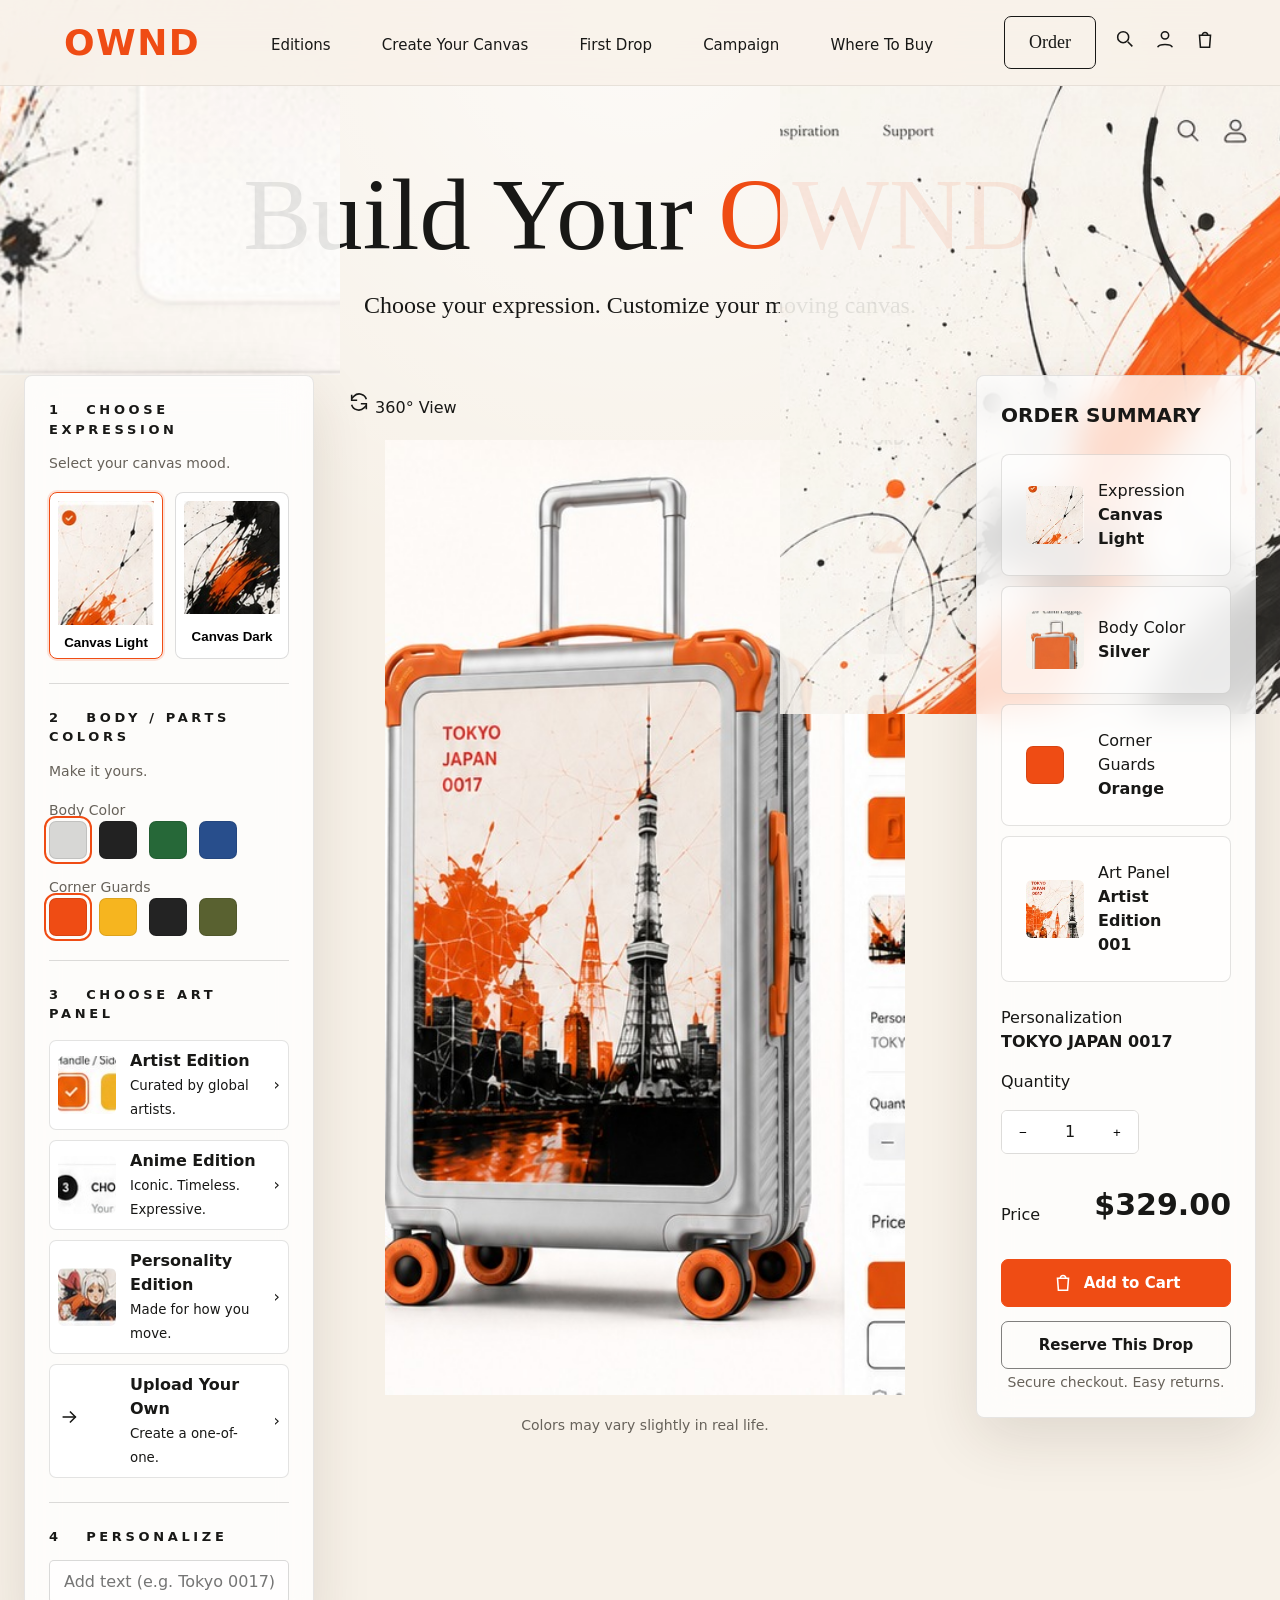
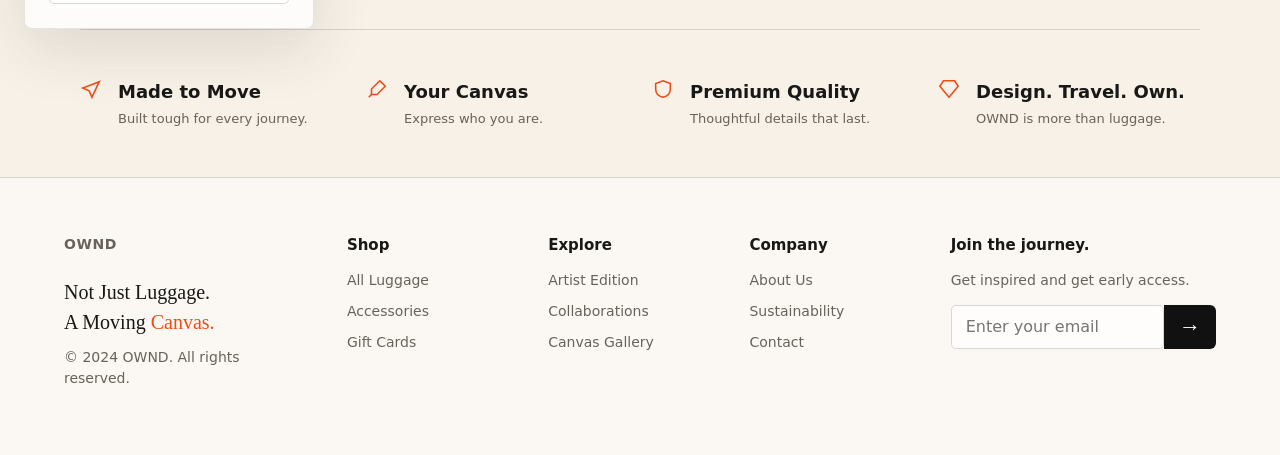
==== build-your-ownd/index.html @ 3cc05e33 "Initial commit: OWND static site Restructured the flat files into the folder layout the code expects" ====
<!doctype html>
<html lang="en">
<head>
  <meta charset="utf-8">
  <meta name="viewport" content="width=device-width, initial-scale=1">
  <title>Build Your OWND</title>
  <link rel="stylesheet" href="../styles.css">
  <script defer src="../site.js"></script>
</head>
<body>
  <div class="site">
    <site-header></site-header>
    <section class="hero" style="min-height:auto;padding:80px 0 52px">
      <img class="paint left" src="../assets/paint-corner-black.jpg" alt="">
      <img class="paint right" src="../assets/paint-orange-black.jpg" alt="">
      <div class="container center">
        <h1 class="display">Build Your <span class="accent">OWND</span></h1>
        <p class="lead" style="font-family:var(--serif);color:var(--ink)">Choose your expression. Customize your moving canvas.</p>
      </div>
    </section>
    <section class="wide builder-layout">
      <aside class="builder-panel">
        <p class="eyebrow" style="color:var(--ink)">1 &nbsp; Choose Expression</p>
        <p class="small">Select your canvas mood.</p>
        <div class="option-grid" style="margin-top:18px">
          <button class="choice active" type="button"><img src="../assets/builder-expression-light.jpg" alt=""><b>Canvas Light</b></button>
          <button class="choice" type="button"><img src="../assets/builder-expression-dark.jpg" alt=""><b>Canvas Dark</b></button>
        </div>
        <hr style="border:0;border-top:1px solid var(--line);margin:24px 0">
        <p class="eyebrow" style="color:var(--ink)">2 &nbsp; Body / Parts Colors</p>
        <p class="small">Make it yours.</p>
        <p class="small" style="margin-top:18px">Body Color</p>
        <div class="swatches"><button class="swatch active" style="background:#d7d7d5"></button><button class="swatch" style="background:#222"></button><button class="swatch" style="background:#266838"></button><button class="swatch" style="background:#284e8c"></button></div>
        <p class="small" style="margin-top:18px">Corner Guards</p>
        <div class="swatches"><button class="swatch active" style="background:#ef4c14"></button><button class="swatch" style="background:#f6b51f"></button><button class="swatch" style="background:#232323"></button><button class="swatch" style="background:#596130"></button></div>
        <hr style="border:0;border-top:1px solid var(--line);margin:24px 0">
        <p class="eyebrow" style="color:var(--ink)">3 &nbsp; Choose Art Panel</p>
        <div class="panel-list" style="margin-top:16px">
          <a class="panel-option" href="#"><img src="../assets/builder-artist.jpg" alt=""><span><b>Artist Edition</b><br><small>Curated by global artists.</small></span><span>›</span></a>
          <a class="panel-option" href="#"><img src="../assets/builder-anime.jpg" alt=""><span><b>Anime Edition</b><br><small>Iconic. Timeless. Expressive.</small></span><span>›</span></a>
          <a class="panel-option" href="#"><img src="../assets/builder-personality.jpg" alt=""><span><b>Personality Edition</b><br><small>Made for how you move.</small></span><span>›</span></a>
          <a class="panel-option" href="#"><span data-icon="arrow"></span><span><b>Upload Your Own</b><br><small>Create a one-of-one.</small></span><span>›</span></a>
        </div>
        <hr style="border:0;border-top:1px solid var(--line);margin:24px 0">
        <p class="eyebrow" style="color:var(--ink)">4 &nbsp; Personalize</p>
        <input placeholder="Add text (e.g. Tokyo 0017)" aria-label="Personalization">
      </aside>
      <div class="builder-stage">
        <p style="text-align:left"><span data-icon="rotate"></span> 360° View</p>
        <img src="../assets/builder-luggage.jpg" alt="Configured OWND suitcase with Tokyo Japan panel">
        <p class="small">Colors may vary slightly in real life.</p>
      </div>
      <aside class="summary">
        <h2 style="margin:0 0 24px;font-size:20px">ORDER SUMMARY</h2>
        <div class="panel-list">
          <div class="summary-row"><img src="../assets/builder-expression-light.jpg" alt=""><span>Expression<br><b>Canvas Light</b></span></div>
          <div class="summary-row"><img src="../assets/drop-item-luggage.jpg" alt=""><span>Body Color<br><b>Silver</b></span></div>
          <div class="summary-row"><span class="swatch" style="background:#ef4c14"></span><span>Corner Guards<br><b>Orange</b></span></div>
          <div class="summary-row"><img src="../assets/campaign-inspiration-1.jpg" alt=""><span>Art Panel<br><b>Artist Edition 001</b></span></div>
        </div>
        <p style="margin-top:24px">Personalization<br><b>TOKYO JAPAN 0017</b></p>
        <p>Quantity</p>
        <div class="quantity"><button data-quantity="minus" type="button">−</button><span data-quantity-value>1</span><button data-quantity="plus" type="button">+</button></div>
        <p style="display:flex;justify-content:space-between;align-items:end;margin-top:28px">Price <strong style="font-size:30px">$329.00</strong></p>
        <a class="btn primary block" href="#" style="margin-top:16px"><span data-icon="bag"></span>Add to Cart</a>
        <a class="btn block" href="../first-drop/" style="margin-top:14px">Reserve This Drop</a>
        <p class="small center">Secure checkout. Easy returns.</p>
      </aside>
    </section>
    <div class="container feature-strip">
      <div class="feature"><span data-icon="plane"></span><div><h3>Made to Move</h3><p>Built tough for every journey.</p></div></div>
      <div class="feature"><span data-icon="brush"></span><div><h3>Your Canvas</h3><p>Express who you are.</p></div></div>
      <div class="feature"><span data-icon="shield"></span><div><h3>Premium Quality</h3><p>Thoughtful details that last.</p></div></div>
      <div class="feature"><span data-icon="gem"></span><div><h3>Design. Travel. Own.</h3><p>OWND is more than luggage.</p></div></div>
    </div>
    <site-footer></site-footer>
  </div>
</body>
</html>
---- styles.css ----
:root {
  --paper: #f7f1e8;
  --paper-soft: #fbf7ef;
  --ink: #181816;
  --muted: #67625a;
  --line: rgba(24, 24, 22, .15);
  --orange: #ef4c14;
  --gold: #f3ae16;
  --charcoal: #121212;
  --panel: rgba(255, 255, 255, .78);
  --shadow: 0 20px 60px rgba(46, 34, 20, .12);
  --serif: Georgia, "Times New Roman", serif;
  --sans: Inter, ui-sans-serif, system-ui, -apple-system, BlinkMacSystemFont, "Segoe UI", sans-serif;
}

* {
  box-sizing: border-box;
}

html {
  scroll-behavior: smooth;
}

body {
  margin: 0;
  background: var(--paper);
  color: var(--ink);
  font-family: var(--sans);
  line-height: 1.5;
}

img {
  display: block;
  max-width: 100%;
}

a {
  color: inherit;
  text-decoration: none;
}

.site {
  min-height: 100vh;
  overflow: hidden;
  background:
    radial-gradient(circle at 50% 0%, rgba(255,255,255,.7), transparent 38rem),
    var(--paper);
}

.site.dark {
  --paper: #111;
  --paper-soft: #171717;
  --ink: #f5f0e7;
  --muted: #c7beb0;
  --line: rgba(255,255,255,.15);
  --panel: rgba(20,20,18,.78);
  background:
    linear-gradient(rgba(0,0,0,.18), rgba(0,0,0,.18)),
    #111;
}

.site-header {
  position: sticky;
  top: 0;
  z-index: 30;
  display: grid;
  grid-template-columns: auto 1fr auto;
  align-items: center;
  min-height: 86px;
  padding: 0 clamp(24px, 5vw, 68px);
  border-bottom: 1px solid rgba(25, 23, 20, .08);
  background: rgba(248, 242, 233, .86);
  backdrop-filter: blur(18px);
}

.dark .site-header {
  background: rgba(15, 15, 14, .82);
  border-color: rgba(255,255,255,.08);
}

.brand {
  color: var(--orange);
  font-size: clamp(26px, 3vw, 36px);
  font-weight: 900;
  letter-spacing: .04em;
}

.dark .brand,
.dark-page .brand {
  color: var(--gold);
}

.nav {
  display: flex;
  justify-content: center;
  gap: clamp(22px, 4vw, 60px);
  font-size: 15px;
}

.nav a {
  position: relative;
  padding: 31px 0 26px;
}

.nav a.active {
  color: var(--orange);
}

.dark .nav a.active {
  color: var(--gold);
}

.nav a.active::after {
  content: "";
  position: absolute;
  left: 10%;
  right: 10%;
  bottom: 16px;
  height: 2px;
  background: currentColor;
}

.header-actions {
  display: flex;
  align-items: center;
  gap: 18px;
}

.order-link {
  min-width: 92px;
  padding: 12px 24px;
  border: 1px solid currentColor;
  border-radius: 7px;
  text-align: center;
  font-family: var(--serif);
  font-size: 18px;
}

.icon {
  width: 22px;
  height: 22px;
  stroke: currentColor;
  stroke-width: 1.7;
  fill: none;
}

.container {
  width: min(1120px, calc(100% - 48px));
  margin: 0 auto;
}

.wide {
  width: min(1280px, calc(100% - 48px));
  margin: 0 auto;
}

.eyebrow {
  margin: 0 0 14px;
  color: var(--orange);
  font-size: 13px;
  font-weight: 800;
  letter-spacing: .28em;
  text-transform: uppercase;
}

.dark .eyebrow {
  color: var(--gold);
}

.display {
  margin: 0;
  font-family: var(--serif);
  font-weight: 400;
  line-height: .96;
  font-size: clamp(54px, 8vw, 118px);
}

.display .accent,
.title .accent {
  color: var(--orange);
}

.dark .display .accent,
.dark .title .accent {
  color: var(--gold);
}

.lead {
  margin: 24px 0 0;
  color: var(--muted);
  font-size: clamp(18px, 2vw, 24px);
  line-height: 1.45;
}

.title {
  margin: 0;
  font-family: var(--serif);
  font-weight: 400;
  font-size: clamp(36px, 5vw, 66px);
  line-height: 1.05;
}

.center {
  text-align: center;
}

.actions {
  display: flex;
  flex-wrap: wrap;
  gap: 18px;
  margin-top: 34px;
}

.btn {
  display: inline-flex;
  align-items: center;
  justify-content: center;
  gap: 10px;
  min-height: 48px;
  padding: 0 30px;
  border: 1px solid rgba(24,24,22,.55);
  border-radius: 7px;
  background: transparent;
  color: inherit;
  font: 700 15px/1 var(--sans);
  cursor: pointer;
}

.btn.primary {
  border-color: var(--orange);
  background: var(--orange);
  color: white;
}

.dark .btn.primary,
.btn.gold {
  border-color: var(--gold);
  background: var(--gold);
  color: #111;
}

.btn.dark {
  border-color: #111;
  background: #111;
  color: white;
}

.btn.block {
  width: 100%;
}

.hero {
  position: relative;
  min-height: calc(100vh - 86px);
  padding: clamp(64px, 8vw, 118px) 0;
}

.paint {
  position: absolute;
  z-index: 0;
  pointer-events: none;
  opacity: .9;
}

.paint.right {
  top: 0;
  right: -60px;
  width: min(48vw, 560px);
}

.paint.left {
  bottom: 0;
  left: -80px;
  width: min(35vw, 420px);
}

.split-home {
  min-height: 100vh;
  display: grid;
  grid-template-columns: 1fr 1fr;
  background: linear-gradient(90deg, var(--paper) 0 50%, #181817 50% 100%);
}

.split-home .site-header {
  grid-column: 1 / -1;
}

.split-content {
  grid-column: 1 / -1;
  position: relative;
  z-index: 1;
  padding: 56px clamp(24px, 6vw, 90px) 42px;
  text-align: center;
}

.split-content .display {
  font-size: clamp(56px, 7vw, 92px);
}

.mode-grid {
  display: grid;
  grid-template-columns: 1fr 1fr;
  gap: clamp(24px, 7vw, 90px);
  align-items: end;
  margin-top: 48px;
}

.mode-card {
  min-height: 760px;
  display: grid;
  align-content: end;
  justify-items: center;
  padding: 0 24px 46px;
  position: relative;
}

.mode-card.dark-mode {
  color: white;
}

.mode-card img {
  width: min(410px, 90%);
  margin: 0 auto -10px;
  border-radius: 4px;
  mix-blend-mode: normal;
}

.mode-card h2 {
  margin: 16px 0 2px;
  font-family: var(--serif);
  font-size: 32px;
  font-weight: 400;
  color: var(--orange);
}

.mode-card.dark-mode h2 {
  color: var(--gold);
}

.mode-card p {
  margin: 0;
  font-family: var(--serif);
  font-size: 21px;
}

.drop-note {
  margin: 28px 0 0;
  font-family: var(--serif);
  font-size: 22px;
}

.product-hero {
  display: grid;
  grid-template-columns: minmax(300px, .9fr) minmax(360px, 1.1fr);
  gap: clamp(28px, 5vw, 82px);
  align-items: center;
}

.product-hero .visual {
  position: relative;
  z-index: 1;
}

.product-hero .visual img {
  width: min(520px, 100%);
  margin-left: auto;
  filter: drop-shadow(0 24px 36px rgba(0,0,0,.12));
}

.dark .product-hero {
  min-height: 820px;
}

.section {
  position: relative;
  padding: clamp(70px, 9vw, 120px) 0;
  border-top: 1px solid var(--line);
}

.cards {
  display: grid;
  grid-template-columns: repeat(3, 1fr);
  gap: 34px;
  margin-top: 46px;
}

.art-card {
  overflow: hidden;
}

.art-card img {
  width: 100%;
  aspect-ratio: 2 / 3;
  object-fit: cover;
  border: 1px solid var(--line);
  border-radius: 8px;
  box-shadow: var(--shadow);
}

.art-card h3 {
  margin: 18px 0 0;
  font-size: 20px;
}

.art-card p,
.small {
  margin: 3px 0 0;
  color: var(--muted);
  font-size: 14px;
}

.feature-strip {
  display: grid;
  grid-template-columns: repeat(4, 1fr);
  gap: 24px;
  padding: 48px 0;
  border-top: 1px solid var(--line);
}

.feature {
  display: flex;
  gap: 16px;
  align-items: flex-start;
}

.feature svg {
  flex: 0 0 34px;
  color: var(--orange);
}

.dark .feature svg {
  color: var(--gold);
}

.feature h3 {
  margin: 0;
  font-size: 18px;
}

.feature p {
  margin: 4px 0 0;
  color: var(--muted);
  font-size: 13px;
}

.edition-hero {
  min-height: 500px;
  display: grid;
  align-items: center;
}

.edition-row {
  display: grid;
  grid-template-columns: 260px 1fr;
  gap: clamp(30px, 6vw, 80px);
  align-items: center;
  padding: 58px 0;
  border-top: 1px solid var(--line);
}

.edition-row.reverse {
  grid-template-columns: 1fr 290px;
}

.edition-row.reverse .edition-copy {
  order: 2;
  text-align: center;
}

.edition-row.reverse .edition-strip {
  order: 1;
}

.edition-copy h2 {
  margin: 12px 0 24px;
  font-family: var(--serif);
  font-size: clamp(34px, 4vw, 48px);
  font-weight: 400;
}

.edition-copy p {
  color: var(--muted);
  font-family: var(--serif);
  font-size: 18px;
}

.text-link {
  display: inline-flex;
  gap: 14px;
  align-items: center;
  margin-top: 18px;
  color: var(--orange);
  border-bottom: 1px solid currentColor;
  padding-bottom: 10px;
}

.edition-strip img {
  width: 100%;
  object-fit: contain;
}

.studio {
  display: grid;
  grid-template-columns: 74px minmax(320px, 1.1fr) minmax(320px, .9fr);
  gap: 28px;
  align-items: start;
}

.toolbar,
.preview-panel,
.side-card,
.builder-panel,
.summary {
  background: var(--panel);
  border: 1px solid rgba(24,24,22,.1);
  border-radius: 8px;
  box-shadow: var(--shadow);
  backdrop-filter: blur(16px);
}

.toolbar {
  display: grid;
  gap: 18px;
  justify-items: center;
  padding: 22px 10px;
}

.tool {
  display: grid;
  justify-items: center;
  gap: 6px;
  color: var(--muted);
  font-size: 11px;
}

.tool.active {
  color: var(--orange);
}

.canvas-board {
  min-height: 1080px;
  overflow: hidden;
  border: 1px solid rgba(24,24,22,.12);
  border-radius: 8px;
  background: white;
  box-shadow: var(--shadow);
}

.canvas-board img {
  width: 100%;
  height: 100%;
  min-height: 1080px;
  object-fit: cover;
}

.preview-panel {
  padding: 34px;
}

.preview-panel img {
  width: min(330px, 100%);
  margin: 24px auto;
}

.segmented {
  display: grid;
  grid-template-columns: 1fr 1fr;
  gap: 0;
  padding: 4px;
  border-radius: 8px;
  background: rgba(24,24,22,.08);
}

.segmented button {
  border: 0;
  border-radius: 6px;
  background: transparent;
  min-height: 38px;
  font-weight: 700;
}

.segmented button.active {
  background: white;
  box-shadow: 0 4px 18px rgba(0,0,0,.08);
}

.form-grid {
  display: grid;
  grid-template-columns: 1fr 1fr;
  gap: 16px;
}

input,
textarea {
  width: 100%;
  min-height: 44px;
  padding: 0 14px;
  border: 1px solid rgba(24,24,22,.16);
  border-radius: 5px;
  background: rgba(255,255,255,.65);
  font: inherit;
}

textarea {
  min-height: 92px;
  padding-top: 12px;
  resize: vertical;
}

.campaign-steps,
.prizes {
  display: grid;
  grid-template-columns: repeat(4, 1fr);
  gap: 22px;
}

.step,
.prize,
.summary-row {
  background: rgba(255,255,255,.55);
  border: 1px solid rgba(24,24,22,.12);
  border-radius: 8px;
  padding: 24px;
}

.prize strong {
  display: block;
  color: var(--orange);
  font-family: var(--serif);
  font-size: 38px;
  font-weight: 400;
}

.inspiration-row {
  display: grid;
  grid-template-columns: repeat(7, 1fr);
  gap: 14px;
  margin: 34px 0;
}

.inspiration-row img {
  aspect-ratio: 2 / 3;
  object-fit: cover;
  border-radius: 7px;
  box-shadow: 0 10px 26px rgba(0,0,0,.08);
}

.drop-items {
  display: grid;
  grid-template-columns: repeat(5, 1fr);
  gap: 20px;
  margin-top: 36px;
}

.drop-item {
  padding: 20px 16px 0;
  text-align: center;
  border-left: 1px solid var(--line);
}

.drop-item img {
  height: 220px;
  width: 100%;
  object-fit: contain;
}

.stats {
  display: grid;
  grid-template-columns: repeat(5, 1fr);
  gap: 0;
  margin-top: 55px;
  border-top: 1px solid var(--line);
}

.stat {
  min-height: 150px;
  padding: 32px 22px;
  text-align: center;
  border-left: 1px solid var(--line);
}

.builder-layout {
  display: grid;
  grid-template-columns: 290px minmax(360px, 1fr) 280px;
  gap: 34px;
  align-items: start;
}

.builder-panel,
.summary {
  padding: 24px;
}

.builder-stage {
  text-align: center;
}

.builder-stage img {
  width: min(520px, 100%);
  margin: 20px auto;
}

.option-grid {
  display: grid;
  grid-template-columns: 1fr 1fr;
  gap: 12px;
}

.choice {
  position: relative;
  display: grid;
  gap: 10px;
  padding: 8px;
  border: 1px solid rgba(24,24,22,.15);
  border-radius: 8px;
  background: white;
  cursor: pointer;
}

.choice.active {
  border-color: var(--orange);
  box-shadow: 0 0 0 2px rgba(239,76,20,.15);
}

.swatches {
  display: flex;
  gap: 12px;
  flex-wrap: wrap;
}

.swatch {
  width: 38px;
  height: 38px;
  border: 1px solid rgba(0,0,0,.1);
  border-radius: 7px;
  cursor: pointer;
}

.swatch.active {
  outline: 2px solid var(--orange);
  outline-offset: 3px;
}

.panel-list {
  display: grid;
  gap: 10px;
}

.panel-option,
.summary-row {
  display: grid;
  grid-template-columns: 58px 1fr auto;
  gap: 14px;
  align-items: center;
}

.panel-option {
  border: 1px solid rgba(24,24,22,.12);
  border-radius: 7px;
  padding: 8px;
  background: white;
}

.panel-option img,
.summary-row img {
  width: 58px;
  height: 58px;
  border-radius: 6px;
  object-fit: cover;
}

.quantity {
  display: inline-grid;
  grid-template-columns: 42px 52px 42px;
  border-radius: 6px;
  overflow: hidden;
  border: 1px solid rgba(24,24,22,.14);
}

.quantity button,
.quantity span {
  min-height: 42px;
  border: 0;
  display: grid;
  place-items: center;
  background: white;
}

.identity-grid {
  display: grid;
  grid-template-columns: repeat(3, 1fr);
  gap: 6px;
  margin-top: 52px;
}

.identity-card {
  background: rgba(255,255,255,.72);
  border: 1px solid rgba(24,24,22,.1);
}

.identity-card img {
  width: 100%;
  aspect-ratio: 1 / .9;
  object-fit: cover;
}

.identity-card div {
  padding: 14px 16px 18px;
}

.identity-card h3 {
  margin: 0;
  font-family: var(--serif);
  font-size: 24px;
  font-weight: 400;
}

.identity-card p {
  margin: 2px 0 0;
  color: var(--muted);
  font-family: var(--serif);
}

.site-footer {
  padding: 56px clamp(24px, 5vw, 68px);
  border-top: 1px solid var(--line);
  background: rgba(255,255,255,.45);
}

.dark .site-footer {
  background: rgba(0,0,0,.2);
}

.footer-grid {
  display: grid;
  grid-template-columns: 1.2fr repeat(3, .8fr) 1.3fr;
  gap: 38px;
}

.footer-grid h3 {
  margin: 0 0 14px;
  font-size: 15px;
}

.footer-grid a,
.footer-grid p {
  display: block;
  margin: 0 0 10px;
  color: var(--muted);
  font-size: 14px;
}

.newsletter {
  display: grid;
  grid-template-columns: 1fr 52px;
  margin-top: 14px;
}

.newsletter button {
  border: 0;
  border-radius: 0 6px 6px 0;
  background: #111;
  color: white;
  font-size: 22px;
}

.script-note {
  margin: 58px 0 0;
  color: var(--orange);
  font-family: "Brush Script MT", "Segoe Script", cursive;
  font-size: clamp(36px, 5vw, 62px);
  font-weight: 400;
}

@media (max-width: 980px) {
  .site-header {
    grid-template-columns: 1fr auto;
    min-height: 74px;
  }

  .nav {
    grid-column: 1 / -1;
    order: 3;
    justify-content: flex-start;
    gap: 22px;
    overflow-x: auto;
    padding-bottom: 10px;
  }

  .nav a {
    padding: 10px 0;
    white-space: nowrap;
  }

  .nav a.active::after {
    bottom: 2px;
  }

  .split-home,
  .mode-grid,
  .product-hero,
  .studio,
  .builder-layout,
  .edition-row,
  .edition-row.reverse,
  .footer-grid {
    grid-template-columns: 1fr;
  }

  .split-home {
    background: linear-gradient(180deg, var(--paper) 0 52%, #181817 52% 100%);
  }

  .mode-card {
    min-height: 560px;
  }

  .edition-row.reverse .edition-copy,
  .edition-row.reverse .edition-strip {
    order: initial;
    text-align: left;
  }

  .cards,
  .feature-strip,
  .campaign-steps,
  .prizes,
  .drop-items,
  .stats,
  .identity-grid {
    grid-template-columns: 1fr 1fr;
  }

  .inspiration-row {
    grid-template-columns: repeat(4, 1fr);
  }

  .canvas-board,
  .canvas-board img {
    min-height: 680px;
  }
}

@media (max-width: 620px) {
  .site-header {
    padding: 0 18px;
  }

  .header-actions .order-link {
    display: none;
  }

  .container,
  .wide {
    width: min(100% - 28px, 1120px);
  }

  .hero {
    padding: 48px 0;
  }

  .display {
    font-size: clamp(44px, 15vw, 70px);
  }

  .cards,
  .feature-strip,
  .campaign-steps,
  .prizes,
  .drop-items,
  .stats,
  .identity-grid,
  .form-grid {
    grid-template-columns: 1fr;
  }

  .inspiration-row {
    grid-template-columns: repeat(2, 1fr);
  }

  .studio {
    gap: 16px;
  }

  .toolbar {
    grid-template-columns: repeat(4, 1fr);
  }

  .canvas-board,
  .canvas-board img {
    min-height: 540px;
  }
}
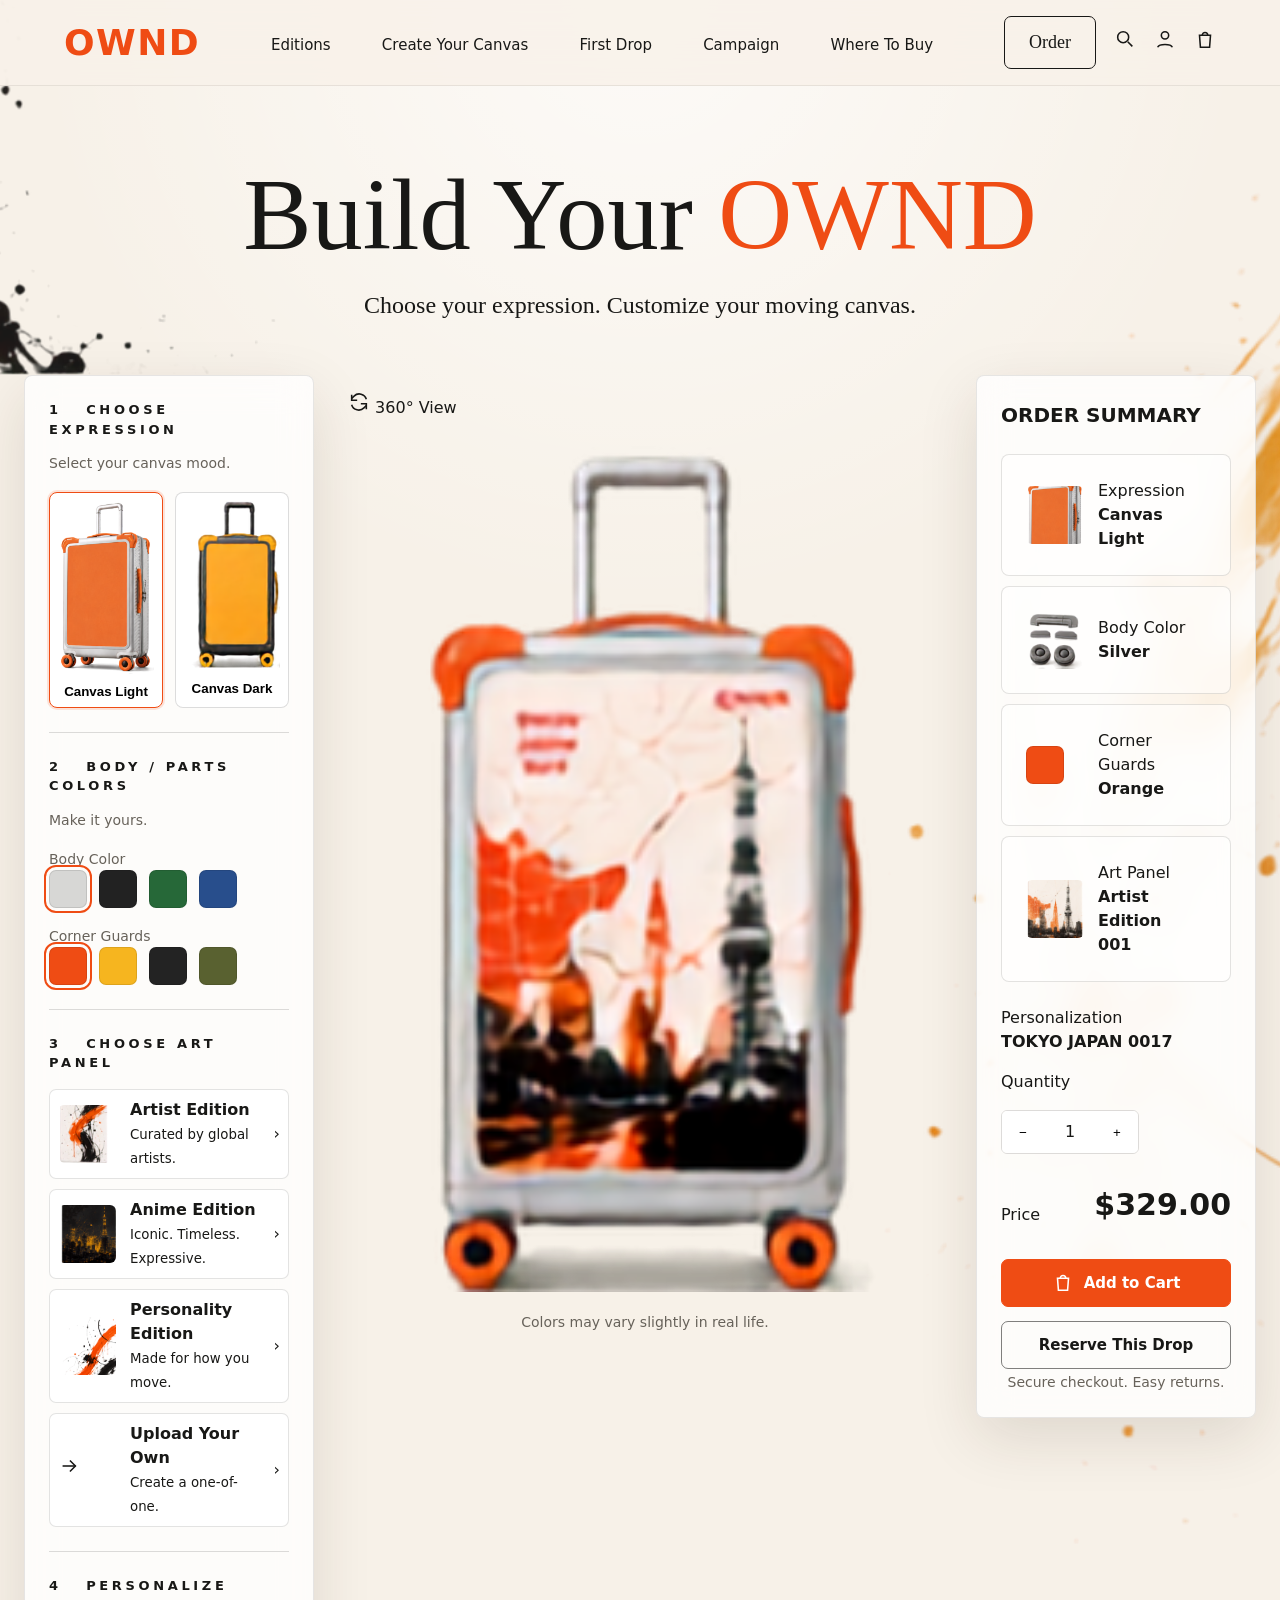
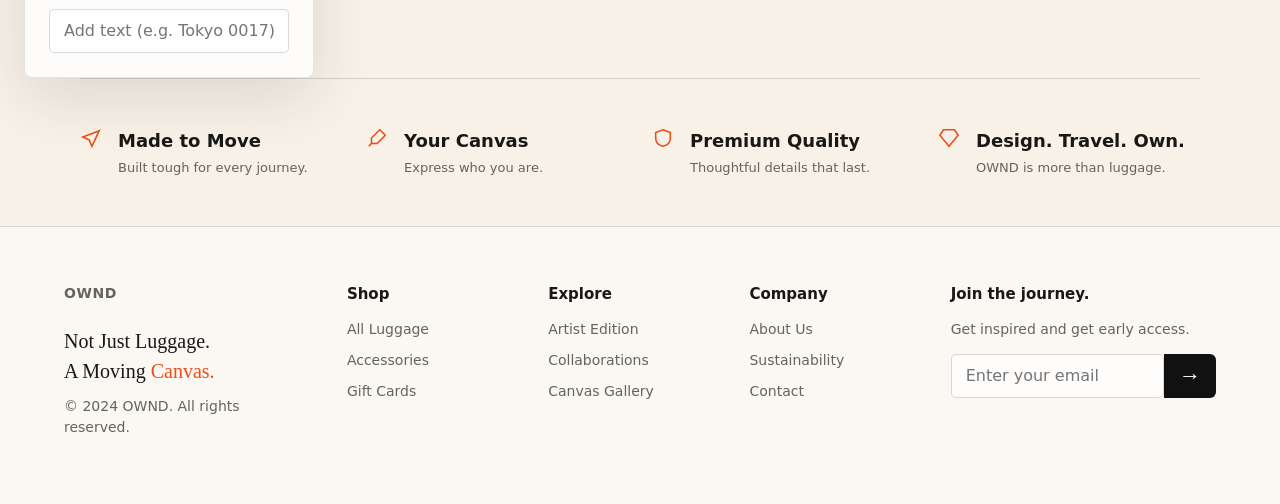
==== commit 15382d86: "Rebuild site with renewed image assets Every <img> pointed at old filenames that no longer existed, " ====
--- a/build-your-ownd/index.html
+++ b/build-your-ownd/index.html
@@ -11,8 +11,8 @@
   <div class="site">
     <site-header></site-header>
     <section class="hero" style="min-height:auto;padding:80px 0 52px">
-      <img class="paint left" src="../assets/paint-corner-black.jpg" alt="">
-      <img class="paint right" src="../assets/paint-orange-black.jpg" alt="">
+      <img class="paint left" src="../assets/paint-black-left.png" alt="">
+      <img class="paint right" src="../assets/paint-orange-arc.png" alt="">
       <div class="container center">
         <h1 class="display">Build Your <span class="accent">OWND</span></h1>
         <p class="lead" style="font-family:var(--serif);color:var(--ink)">Choose your expression. Customize your moving canvas.</p>
@@ -23,8 +23,8 @@
         <p class="eyebrow" style="color:var(--ink)">1 &nbsp; Choose Expression</p>
         <p class="small">Select your canvas mood.</p>
         <div class="option-grid" style="margin-top:18px">
-          <button class="choice active" type="button"><img src="../assets/builder-expression-light.jpg" alt=""><b>Canvas Light</b></button>
-          <button class="choice" type="button"><img src="../assets/builder-expression-dark.jpg" alt=""><b>Canvas Dark</b></button>
+          <button class="choice active" type="button"><img src="../assets/suitcase-light-front.png" alt=""><b>Canvas Light</b></button>
+          <button class="choice" type="button"><img src="../assets/suitcase-dark-front.png" alt=""><b>Canvas Dark</b></button>
         </div>
         <hr style="border:0;border-top:1px solid var(--line);margin:24px 0">
         <p class="eyebrow" style="color:var(--ink)">2 &nbsp; Body / Parts Colors</p>
@@ -36,9 +36,9 @@
         <hr style="border:0;border-top:1px solid var(--line);margin:24px 0">
         <p class="eyebrow" style="color:var(--ink)">3 &nbsp; Choose Art Panel</p>
         <div class="panel-list" style="margin-top:16px">
-          <a class="panel-option" href="#"><img src="../assets/builder-artist.jpg" alt=""><span><b>Artist Edition</b><br><small>Curated by global artists.</small></span><span>›</span></a>
-          <a class="panel-option" href="#"><img src="../assets/builder-anime.jpg" alt=""><span><b>Anime Edition</b><br><small>Iconic. Timeless. Expressive.</small></span><span>›</span></a>
-          <a class="panel-option" href="#"><img src="../assets/builder-personality.jpg" alt=""><span><b>Personality Edition</b><br><small>Made for how you move.</small></span><span>›</span></a>
+          <a class="panel-option" href="#"><img src="../assets/panel-abstract.png" alt=""><span><b>Artist Edition</b><br><small>Curated by global artists.</small></span><span>›</span></a>
+          <a class="panel-option" href="#"><img src="../assets/panel-city-gold.png" alt=""><span><b>Anime Edition</b><br><small>Iconic. Timeless. Expressive.</small></span><span>›</span></a>
+          <a class="panel-option" href="#"><img src="../assets/panel-swirl.png" alt=""><span><b>Personality Edition</b><br><small>Made for how you move.</small></span><span>›</span></a>
           <a class="panel-option" href="#"><span data-icon="arrow"></span><span><b>Upload Your Own</b><br><small>Create a one-of-one.</small></span><span>›</span></a>
         </div>
         <hr style="border:0;border-top:1px solid var(--line);margin:24px 0">
@@ -47,16 +47,16 @@
       </aside>
       <div class="builder-stage">
         <p style="text-align:left"><span data-icon="rotate"></span> 360° View</p>
-        <img src="../assets/builder-luggage.jpg" alt="Configured OWND suitcase with Tokyo Japan panel">
+        <img src="../assets/suitcase-art-city.png" alt="Configured OWND suitcase with Tokyo Japan panel">
         <p class="small">Colors may vary slightly in real life.</p>
       </div>
       <aside class="summary">
         <h2 style="margin:0 0 24px;font-size:20px">ORDER SUMMARY</h2>
         <div class="panel-list">
-          <div class="summary-row"><img src="../assets/builder-expression-light.jpg" alt=""><span>Expression<br><b>Canvas Light</b></span></div>
-          <div class="summary-row"><img src="../assets/drop-item-luggage.jpg" alt=""><span>Body Color<br><b>Silver</b></span></div>
+          <div class="summary-row"><img src="../assets/suitcase-light-front.png" alt=""><span>Expression<br><b>Canvas Light</b></span></div>
+          <div class="summary-row"><img src="../assets/parts-hardware.png" alt=""><span>Body Color<br><b>Silver</b></span></div>
           <div class="summary-row"><span class="swatch" style="background:#ef4c14"></span><span>Corner Guards<br><b>Orange</b></span></div>
-          <div class="summary-row"><img src="../assets/campaign-inspiration-1.jpg" alt=""><span>Art Panel<br><b>Artist Edition 001</b></span></div>
+          <div class="summary-row"><img src="../assets/panel-city-tokyo.png" alt=""><span>Art Panel<br><b>Artist Edition 001</b></span></div>
         </div>
         <p style="margin-top:24px">Personalization<br><b>TOKYO JAPAN 0017</b></p>
         <p>Quantity</p>
--- a/styles.css
+++ b/styles.css
@@ -276,59 +276,59 @@
 
 .split-home {
   min-height: 100vh;
+  display: flex;
+  flex-direction: column;
+  background: var(--paper);
+}
+
+.home-intro {
+  padding: clamp(40px, 6vw, 84px) clamp(24px, 6vw, 90px) clamp(26px, 4vw, 44px);
+  text-align: center;
+}
+
+.home-intro .display {
+  font-size: clamp(46px, 7vw, 92px);
+}
+
+.home-intro .lead {
+  margin-top: 16px;
+  color: var(--ink);
+  font-family: var(--serif);
+  font-size: clamp(20px, 2.4vw, 28px);
+}
+
+.mode-grid {
+  flex: 1;
   display: grid;
   grid-template-columns: 1fr 1fr;
-  background: linear-gradient(90deg, var(--paper) 0 50%, #181817 50% 100%);
-}
-
-.split-home .site-header {
-  grid-column: 1 / -1;
-}
-
-.split-content {
-  grid-column: 1 / -1;
-  position: relative;
-  z-index: 1;
-  padding: 56px clamp(24px, 6vw, 90px) 42px;
+  background: linear-gradient(90deg, var(--paper) 0 50%, #161615 50% 100%);
+}
+
+.mode-card {
+  display: flex;
+  flex-direction: column;
+  align-items: center;
+  justify-content: center;
+  gap: 6px;
+  padding: clamp(28px, 5vw, 64px) clamp(20px, 4vw, 56px);
   text-align: center;
 }
 
-.split-content .display {
-  font-size: clamp(56px, 7vw, 92px);
-}
-
-.mode-grid {
-  display: grid;
-  grid-template-columns: 1fr 1fr;
-  gap: clamp(24px, 7vw, 90px);
-  align-items: end;
-  margin-top: 48px;
-}
-
-.mode-card {
-  min-height: 760px;
-  display: grid;
-  align-content: end;
-  justify-items: center;
-  padding: 0 24px 46px;
-  position: relative;
-}
-
 .mode-card.dark-mode {
-  color: white;
+  color: #f5f0e7;
 }
 
 .mode-card img {
-  width: min(410px, 90%);
-  margin: 0 auto -10px;
+  width: min(360px, 80%);
+  margin-bottom: 18px;
   border-radius: 4px;
-  mix-blend-mode: normal;
+  filter: drop-shadow(0 28px 48px rgba(0, 0, 0, .28));
 }
 
 .mode-card h2 {
-  margin: 16px 0 2px;
-  font-family: var(--serif);
-  font-size: 32px;
+  margin: 0;
+  font-family: var(--serif);
+  font-size: clamp(26px, 3vw, 34px);
   font-weight: 400;
   color: var(--orange);
 }
@@ -338,15 +338,25 @@
 }
 
 .mode-card p {
+  margin: 0 0 22px;
+  font-family: var(--serif);
+  font-size: clamp(17px, 1.7vw, 21px);
+}
+
+.home-cta {
+  display: flex;
+  flex-direction: column;
+  align-items: center;
+  gap: 18px;
+  padding: clamp(30px, 4vw, 52px) 24px clamp(40px, 5vw, 64px);
+  background: var(--paper);
+  text-align: center;
+}
+
+.drop-note {
   margin: 0;
   font-family: var(--serif);
-  font-size: 21px;
-}
-
-.drop-note {
-  margin: 28px 0 0;
-  font-family: var(--serif);
-  font-size: 22px;
+  font-size: clamp(18px, 2vw, 22px);
 }
 
 .product-hero {
@@ -800,8 +810,10 @@
 
 .identity-card img {
   width: 100%;
-  aspect-ratio: 1 / .9;
-  object-fit: cover;
+  aspect-ratio: 1 / 1;
+  object-fit: contain;
+  padding: 22px 22px 0;
+  background: radial-gradient(circle at 50% 35%, rgba(255,255,255,.9), rgba(247,241,232,.4));
 }
 
 .identity-card div {
@@ -907,12 +919,12 @@
     grid-template-columns: 1fr;
   }
 
-  .split-home {
-    background: linear-gradient(180deg, var(--paper) 0 52%, #181817 52% 100%);
+  .mode-grid {
+    background: linear-gradient(180deg, var(--paper) 0 50%, #161615 50% 100%);
   }
 
   .mode-card {
-    min-height: 560px;
+    min-height: 480px;
   }
 
   .edition-row.reverse .edition-copy,
